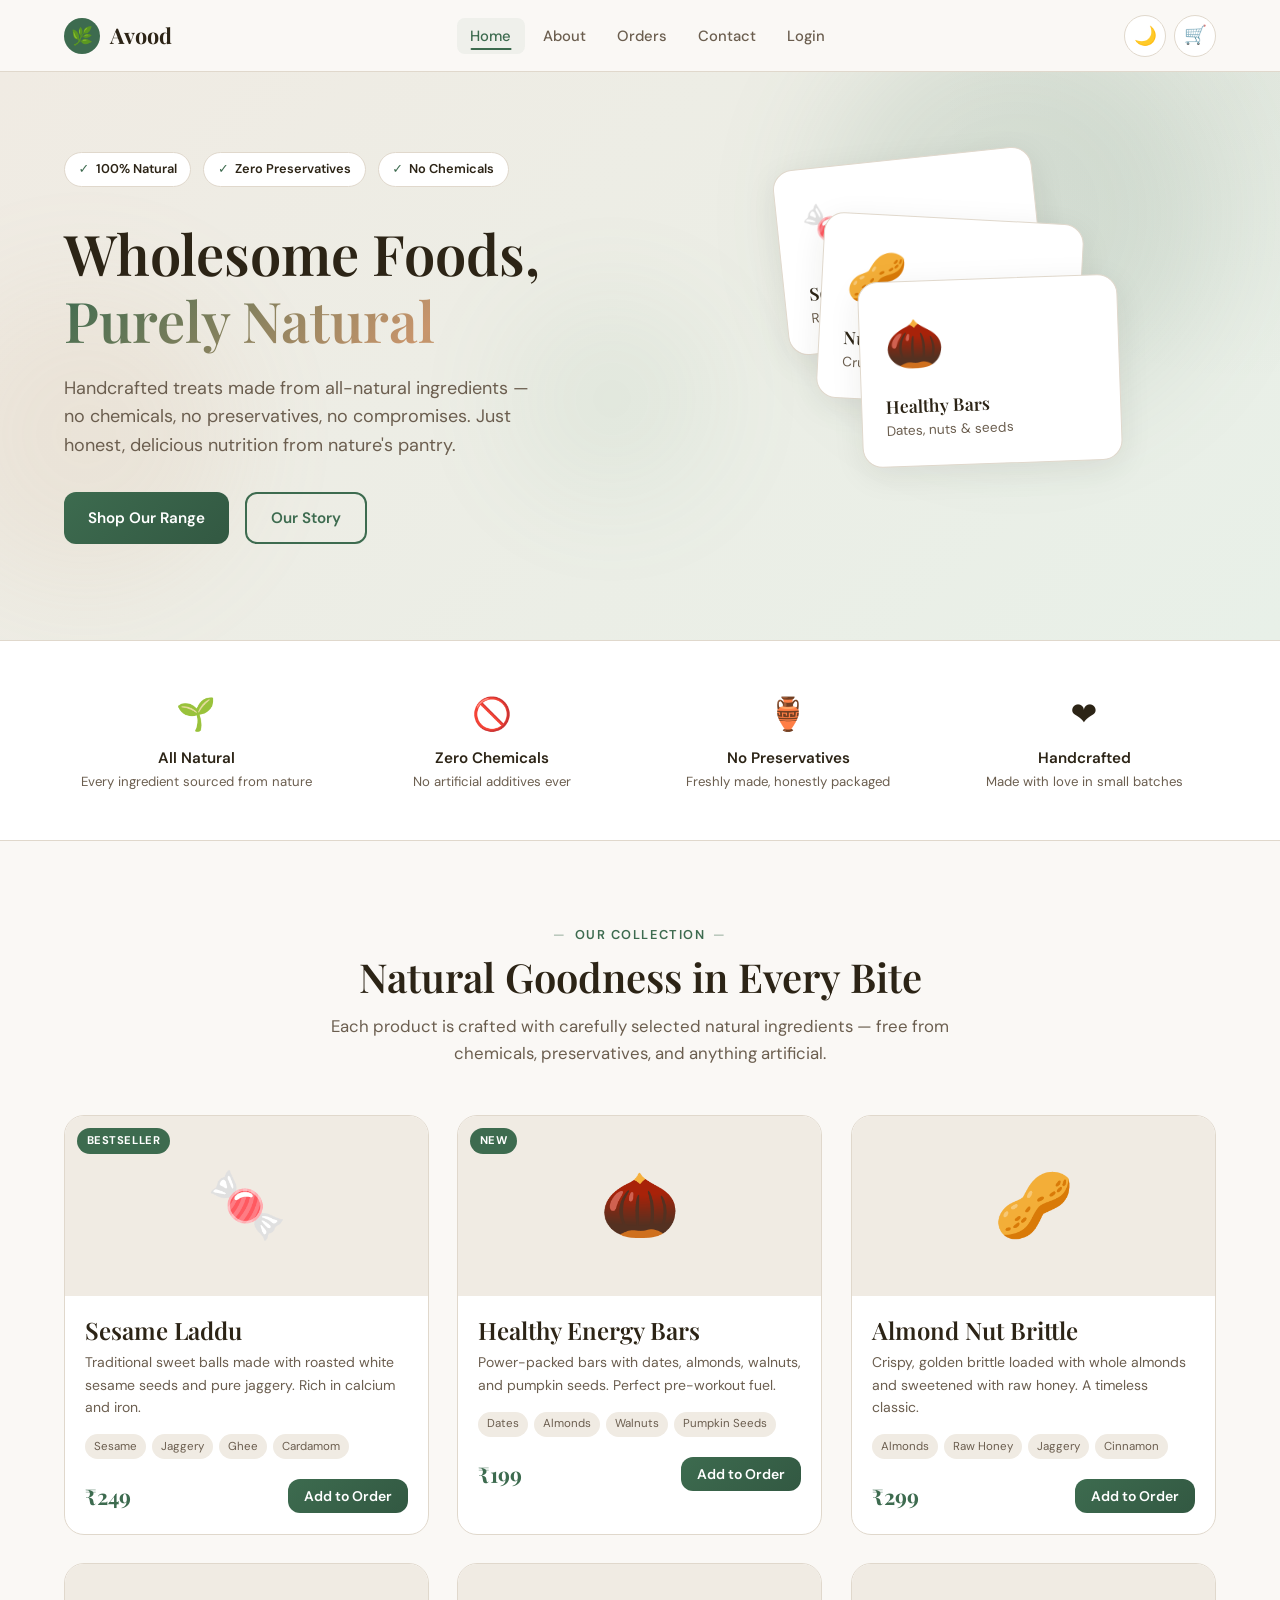
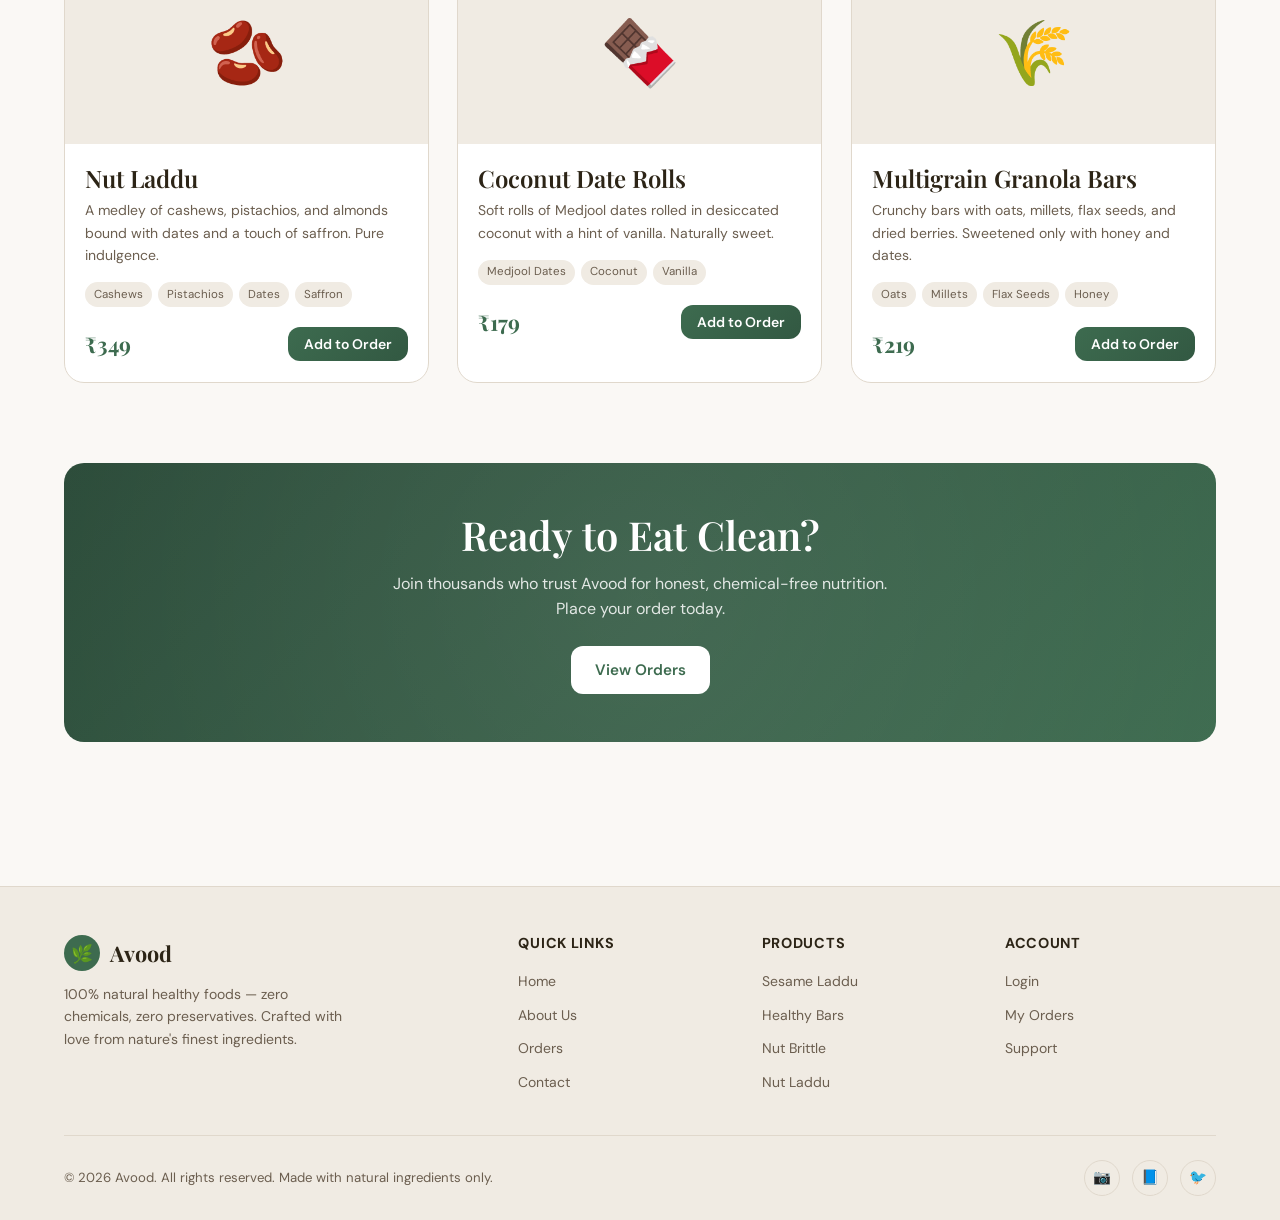
==== index.html @ fbc6ceb8 "Initial commit: Healthy Foods web application" ====
<!DOCTYPE html>
<html lang="en">
<head>
  <meta charset="UTF-8">
  <meta name="viewport" content="width=device-width, initial-scale=1.0">
  <meta name="description" content="Avood – 100% natural healthy foods with zero chemicals, preservatives, or artificial ingredients. Sesame laddu, nut brittle, healthy bars & more.">
  <title>Avood – Natural Healthy Foods</title>
  <link rel="preconnect" href="https://fonts.googleapis.com">
  <link rel="preconnect" href="https://fonts.gstatic.com" crossorigin>
  <link href="https://fonts.googleapis.com/css2?family=DM+Sans:ital,opsz,wght@0,9..40,400;0,9..40,500;0,9..40,600;0,9..40,700;1,9..40,400&family=Playfair+Display:wght@600;700&display=swap" rel="stylesheet">
  <link rel="stylesheet" href="css/style.css">
  <link rel="stylesheet" href="css/effects.css">
  <script src="js/theme.js"></script>
</head>
<body>

  <!-- Fixed Navbar -->
  <nav class="navbar" role="navigation" aria-label="Main navigation">
    <div class="navbar-inner">
      <a href="index.html" class="navbar-brand">
        <span class="brand-icon">🌿</span>
        Avood
      </a>
      <ul class="navbar-nav">
        <li><a href="index.html" class="nav-link">Home</a></li>
        <li><a href="about.html" class="nav-link">About</a></li>
        <li><a href="orders.html" class="nav-link">Orders</a></li>
        <li><a href="contact.html" class="nav-link">Contact</a></li>
        <li><a href="login.html" class="nav-link">Login</a></li>
      </ul>
      <div class="navbar-actions">
        <button class="theme-toggle" aria-label="Toggle theme">🌙</button>
        <a href="cart.html" class="cart-btn" id="cart-nav-btn" aria-label="View cart">
          🛒
          <span class="cart-badge" id="cart-badge">0</span>
        </a>
        <button class="mobile-menu-btn" aria-label="Open menu" aria-expanded="false">☰</button>
      </div>
    </div>
  </nav>

  <!-- Hero -->
  <section class="hero">
    <div class="hero-blob hero-blob-1"></div>
    <div class="hero-blob hero-blob-2"></div>
    <div class="hero-blob hero-blob-3"></div>
    <div class="container hero-grid">
      <div class="hero-content">
        <div class="hero-badges">
          <span class="badge"><span class="badge-icon">✓</span> 100% Natural</span>
          <span class="badge"><span class="badge-icon">✓</span> Zero Preservatives</span>
          <span class="badge"><span class="badge-icon">✓</span> No Chemicals</span>
        </div>
        <h1>Wholesome Foods, <span>Purely Natural</span></h1>
        <p>Handcrafted treats made from all-natural ingredients — no chemicals, no preservatives, no compromises. Just honest, delicious nutrition from nature's pantry.</p>
        <div class="hero-actions">
          <a href="#products" class="btn btn-primary">Shop Our Range</a>
          <a href="about.html" class="btn btn-outline">Our Story</a>
        </div>
      </div>
      <div class="hero-visual">
        <div class="hero-card-stack">
          <div class="hero-product-card">
            <div class="product-emoji">🍬</div>
            <h3>Sesame Laddu</h3>
            <p>Roasted sesame & jaggery</p>
          </div>
          <div class="hero-product-card">
            <div class="product-emoji">🥜</div>
            <h3>Nut Brittle</h3>
            <p>Crunchy almond & honey</p>
          </div>
          <div class="hero-product-card">
            <div class="product-emoji">🌰</div>
            <h3>Healthy Bars</h3>
            <p>Dates, nuts & seeds</p>
          </div>
        </div>
      </div>
    </div>
  </section>

  <!-- Features Strip -->
  <div class="features-strip">
    <div class="container features-grid">
      <div class="feature-item">
        <div class="feature-icon">🌱</div>
        <h4>All Natural</h4>
        <p>Every ingredient sourced from nature</p>
      </div>
      <div class="feature-item">
        <div class="feature-icon">🚫</div>
        <h4>Zero Chemicals</h4>
        <p>No artificial additives ever</p>
      </div>
      <div class="feature-item">
        <div class="feature-icon">🏺</div>
        <h4>No Preservatives</h4>
        <p>Freshly made, honestly packaged</p>
      </div>
      <div class="feature-item">
        <div class="feature-icon">❤️</div>
        <h4>Handcrafted</h4>
        <p>Made with love in small batches</p>
      </div>
    </div>
  </div>

  <!-- Products -->
  <section class="section" id="products">
    <div class="container">
      <div class="section-header">
        <span class="section-label">Our Collection</span>
        <h2>Natural Goodness in Every Bite</h2>
        <p>Each product is crafted with carefully selected natural ingredients — free from chemicals, preservatives, and anything artificial.</p>
      </div>
      <div class="products-grid">

        <article class="product-card">
          <div class="product-image">
            <span class="product-tag">Bestseller</span>
            🍬
          </div>
          <div class="product-body">
            <h3>Sesame Laddu</h3>
            <p>Traditional sweet balls made with roasted white sesame seeds and pure jaggery. Rich in calcium and iron.</p>
            <div class="product-ingredients">
              <span class="ingredient-tag">Sesame</span>
              <span class="ingredient-tag">Jaggery</span>
              <span class="ingredient-tag">Ghee</span>
              <span class="ingredient-tag">Cardamom</span>
            </div>
            <div class="product-footer">
              <span class="product-price">₹249</span>
              <button class="btn btn-primary btn-sm" data-add-cart="Sesame Laddu">Add to Order</button>
            </div>
          </div>
        </article>

        <article class="product-card">
          <div class="product-image">
            <span class="product-tag">New</span>
            🌰
          </div>
          <div class="product-body">
            <h3>Healthy Energy Bars</h3>
            <p>Power-packed bars with dates, almonds, walnuts, and pumpkin seeds. Perfect pre-workout fuel.</p>
            <div class="product-ingredients">
              <span class="ingredient-tag">Dates</span>
              <span class="ingredient-tag">Almonds</span>
              <span class="ingredient-tag">Walnuts</span>
              <span class="ingredient-tag">Pumpkin Seeds</span>
            </div>
            <div class="product-footer">
              <span class="product-price">₹199</span>
              <button class="btn btn-primary btn-sm" data-add-cart="Healthy Energy Bars">Add to Order</button>
            </div>
          </div>
        </article>

        <article class="product-card">
          <div class="product-image">🥜</div>
          <div class="product-body">
            <h3>Almond Nut Brittle</h3>
            <p>Crispy, golden brittle loaded with whole almonds and sweetened with raw honey. A timeless classic.</p>
            <div class="product-ingredients">
              <span class="ingredient-tag">Almonds</span>
              <span class="ingredient-tag">Raw Honey</span>
              <span class="ingredient-tag">Jaggery</span>
              <span class="ingredient-tag">Cinnamon</span>
            </div>
            <div class="product-footer">
              <span class="product-price">₹299</span>
              <button class="btn btn-primary btn-sm" data-add-cart="Almond Nut Brittle">Add to Order</button>
            </div>
          </div>
        </article>

        <article class="product-card">
          <div class="product-image">🫘</div>
          <div class="product-body">
            <h3>Nut Laddu</h3>
            <p>A medley of cashews, pistachios, and almonds bound with dates and a touch of saffron. Pure indulgence.</p>
            <div class="product-ingredients">
              <span class="ingredient-tag">Cashews</span>
              <span class="ingredient-tag">Pistachios</span>
              <span class="ingredient-tag">Dates</span>
              <span class="ingredient-tag">Saffron</span>
            </div>
            <div class="product-footer">
              <span class="product-price">₹349</span>
              <button class="btn btn-primary btn-sm" data-add-cart="Nut Laddu">Add to Order</button>
            </div>
          </div>
        </article>

        <article class="product-card">
          <div class="product-image">🍫</div>
          <div class="product-body">
            <h3>Coconut Date Rolls</h3>
            <p>Soft rolls of Medjool dates rolled in desiccated coconut with a hint of vanilla. Naturally sweet.</p>
            <div class="product-ingredients">
              <span class="ingredient-tag">Medjool Dates</span>
              <span class="ingredient-tag">Coconut</span>
              <span class="ingredient-tag">Vanilla</span>
            </div>
            <div class="product-footer">
              <span class="product-price">₹179</span>
              <button class="btn btn-primary btn-sm" data-add-cart="Coconut Date Rolls">Add to Order</button>
            </div>
          </div>
        </article>

        <article class="product-card">
          <div class="product-image">🌾</div>
          <div class="product-body">
            <h3>Multigrain Granola Bars</h3>
            <p>Crunchy bars with oats, millets, flax seeds, and dried berries. Sweetened only with honey and dates.</p>
            <div class="product-ingredients">
              <span class="ingredient-tag">Oats</span>
              <span class="ingredient-tag">Millets</span>
              <span class="ingredient-tag">Flax Seeds</span>
              <span class="ingredient-tag">Honey</span>
            </div>
            <div class="product-footer">
              <span class="product-price">₹219</span>
              <button class="btn btn-primary btn-sm" data-add-cart="Multigrain Granola Bars">Add to Order</button>
            </div>
          </div>
        </article>

      </div>
    </div>
  </section>

  <!-- CTA -->
  <section class="section" style="padding-top: 0;">
    <div class="cta-banner">
      <h2>Ready to Eat Clean?</h2>
      <p>Join thousands who trust Avood for honest, chemical-free nutrition. Place your order today.</p>
      <a href="orders.html" class="btn">View Orders</a>
    </div>
  </section>

  <!-- Footer -->
  <footer class="footer">
    <div class="container">
      <div class="footer-grid">
        <div class="footer-brand">
          <a href="index.html" class="navbar-brand">
            <span class="brand-icon">🌿</span>
            Avood
          </a>
          <p>100% natural healthy foods — zero chemicals, zero preservatives. Crafted with love from nature's finest ingredients.</p>
        </div>
        <div class="footer-col">
          <h4>Quick Links</h4>
          <ul>
            <li><a href="index.html">Home</a></li>
            <li><a href="about.html">About Us</a></li>
            <li><a href="orders.html">Orders</a></li>
            <li><a href="contact.html">Contact</a></li>
          </ul>
        </div>
        <div class="footer-col">
          <h4>Products</h4>
          <ul>
            <li><a href="#products">Sesame Laddu</a></li>
            <li><a href="#products">Healthy Bars</a></li>
            <li><a href="#products">Nut Brittle</a></li>
            <li><a href="#products">Nut Laddu</a></li>
          </ul>
        </div>
        <div class="footer-col">
          <h4>Account</h4>
          <ul>
            <li><a href="login.html">Login</a></li>
            <li><a href="orders.html">My Orders</a></li>
            <li><a href="contact.html">Support</a></li>
          </ul>
        </div>
      </div>
      <div class="footer-bottom">
        <p>&copy; 2026 Avood. All rights reserved. Made with natural ingredients only.</p>
        <div class="footer-social">
          <a href="#" aria-label="Instagram">📷</a>
          <a href="#" aria-label="Facebook">📘</a>
          <a href="#" aria-label="Twitter">🐦</a>
        </div>
      </div>
    </div>
  </footer>

  <script src="js/main.js"></script>
  <script src="js/effects.js"></script>
</body>
</html>
---- css/style.css ----
/* ===== CSS Variables – Light & Dark Themes ===== */
:root {
  --color-bg: #faf8f5;
  --color-bg-alt: #f0ebe3;
  --color-surface: #ffffff;
  --color-text: #2c2416;
  --color-text-muted: #6b5e4f;
  --color-primary: #3d6b4f;
  --color-primary-light: #5a9a72;
  --color-primary-dark: #2a4a38;
  --color-accent: #c8956c;
  --color-accent-light: #e8b896;
  --color-border: #e0d8cc;
  --color-shadow: rgba(44, 36, 22, 0.08);
  --color-overlay: rgba(44, 36, 22, 0.5);
  --color-success: #4a8c6a;
  --color-error: #c45c4a;
  --navbar-bg: rgba(250, 248, 245, 0.92);
  --hero-gradient: linear-gradient(135deg, #f0ebe3 0%, #e8f0e8 50%, #faf8f5 100%);
  --card-hover: rgba(61, 107, 79, 0.06);
  --input-bg: #ffffff;
  --font-display: 'Playfair Display', Georgia, serif;
  --font-body: 'DM Sans', system-ui, sans-serif;
  --navbar-height: 72px;
  --radius: 12px;
  --radius-lg: 20px;
  --transition: 0.3s cubic-bezier(0.4, 0, 0.2, 1);
}

[data-theme="dark"] {
  --color-bg: #050c1a;
  --color-bg-alt: #0a1628;
  --color-surface: #0d1e35;
  --color-text: #e8ecf4;
  --color-text-muted: #8fa0be;
  --color-primary: #6db88a;
  --color-primary-light: #8fd4a8;
  --color-primary-dark: #4a8c6a;
  --color-accent: #d4a574;
  --color-accent-light: #e8c49a;
  --color-border: #1a2d4a;
  --color-shadow: rgba(0, 0, 20, 0.5);
  --color-overlay: rgba(5, 12, 26, 0.75);
  --color-success: #6db88a;
  --color-error: #e07a6a;
  --navbar-bg: rgba(5, 12, 26, 0.88);
  --hero-gradient: linear-gradient(160deg, #0a1628 0%, #0d1e35 50%, #050c1a 100%);
  --card-hover: rgba(109, 184, 138, 0.08);
  --input-bg: #0a1628;
}

/* ===== Night Sky Canvas ===== */
#night-sky-canvas {
  position: fixed;
  top: 0;
  left: 0;
  width: 100%;
  height: 100%;
  pointer-events: none;
  z-index: 0;
  opacity: 0;
  transition: opacity 1.2s ease;
}

[data-theme="dark"] #night-sky-canvas {
  opacity: 1;
}

/* ===== Reset & Base ===== */
*,
*::before,
*::after {
  box-sizing: border-box;
  margin: 0;
  padding: 0;
}

html {
  scroll-behavior: smooth;
}

body {
  font-family: var(--font-body);
  background-color: var(--color-bg);
  color: var(--color-text);
  line-height: 1.6;
  transition: background-color var(--transition), color var(--transition);
  min-height: 100vh;
  padding-top: var(--navbar-height);
}

img {
  max-width: 100%;
  display: block;
}

a {
  color: var(--color-primary);
  text-decoration: none;
  transition: color var(--transition);
}

a:hover {
  color: var(--color-primary-light);
}

ul {
  list-style: none;
}

/* ===== Typography ===== */
h1, h2, h3, h4 {
  font-family: var(--font-display);
  line-height: 1.2;
  font-weight: 600;
}

h1 { font-size: clamp(2.2rem, 5vw, 3.5rem); }
h2 { font-size: clamp(1.8rem, 3.5vw, 2.5rem); }
h3 { font-size: clamp(1.2rem, 2vw, 1.5rem); }

p {
  color: var(--color-text-muted);
}

/* ===== Fixed Navbar ===== */
.navbar {
  position: fixed;
  top: 0;
  left: 0;
  right: 0;
  height: var(--navbar-height);
  background: var(--navbar-bg);
  backdrop-filter: blur(12px);
  -webkit-backdrop-filter: blur(12px);
  border-bottom: 1px solid var(--color-border);
  z-index: 1000;
  transition: background var(--transition), border-color var(--transition);
}

.navbar-inner {
  max-width: 1200px;
  margin: 0 auto;
  padding: 0 1.5rem;
  height: 100%;
  display: flex;
  align-items: center;
  justify-content: space-between;
  gap: 1rem;
}

.navbar-brand {
  display: flex;
  align-items: center;
  gap: 0.6rem;
  font-family: var(--font-display);
  font-size: 1.35rem;
  font-weight: 700;
  color: var(--color-text);
  white-space: nowrap;
}

.navbar-brand:hover {
  color: var(--color-primary);
}

.brand-icon {
  width: 36px;
  height: 36px;
  background: var(--color-primary);
  border-radius: 50%;
  display: flex;
  align-items: center;
  justify-content: center;
  font-size: 1.1rem;
  flex-shrink: 0;
  transition: transform 0.4s cubic-bezier(0.4, 0, 0.2, 1);
}

.navbar-brand:hover .brand-icon {
  transform: rotate(-12deg) scale(1.1);
}

.navbar-nav {
  display: flex;
  align-items: center;
  gap: 0.25rem;
}

.nav-link {
  padding: 0.5rem 0.85rem;
  border-radius: 8px;
  color: var(--color-text-muted);
  font-size: 0.925rem;
  font-weight: 500;
  transition: all var(--transition);
}

.nav-link:hover,
.nav-link.active {
  color: var(--color-primary);
  background: var(--card-hover);
}

.navbar-actions {
  display: flex;
  align-items: center;
  gap: 0.5rem;
}

.theme-toggle {
  width: 42px;
  height: 42px;
  border: 1px solid var(--color-border);
  border-radius: 50%;
  background: var(--color-surface);
  cursor: pointer;
  display: flex;
  align-items: center;
  justify-content: center;
  font-size: 1.15rem;
  transition: all var(--transition);
  color: var(--color-text);
}

.theme-toggle:hover {
  border-color: var(--color-primary);
  background: var(--card-hover);
}

/* ===== Cart Button ===== */
.cart-btn {
  position: relative;
  width: 42px;
  height: 42px;
  border: 1px solid var(--color-border);
  border-radius: 50%;
  background: var(--color-surface);
  cursor: pointer;
  display: flex;
  align-items: center;
  justify-content: center;
  font-size: 1.15rem;
  transition: all var(--transition);
  color: var(--color-text);
  text-decoration: none;
  flex-shrink: 0;
}

.cart-btn:hover {
  border-color: var(--color-primary);
  background: var(--card-hover);
  color: var(--color-primary);
  transform: scale(1.05);
}

.cart-badge {
  position: absolute;
  top: -4px;
  right: -4px;
  min-width: 18px;
  height: 18px;
  background: var(--color-accent);
  color: #fff;
  font-size: 0.65rem;
  font-weight: 700;
  border-radius: 50px;
  display: flex;
  align-items: center;
  justify-content: center;
  padding: 0 4px;
  line-height: 1;
  border: 2px solid var(--color-bg);
  transition: all var(--transition);
  transform: scale(0);
}

.cart-badge.has-items {
  transform: scale(1);
}

.mobile-menu-btn {
  display: none;
  width: 42px;
  height: 42px;
  border: 1px solid var(--color-border);
  border-radius: 8px;
  background: var(--color-surface);
  cursor: pointer;
  font-size: 1.25rem;
  color: var(--color-text);
  align-items: center;
  justify-content: center;
}

/* ===== Buttons ===== */
.btn {
  display: inline-flex;
  align-items: center;
  justify-content: center;
  gap: 0.5rem;
  padding: 0.75rem 1.5rem;
  border-radius: var(--radius);
  font-family: var(--font-body);
  font-size: 0.95rem;
  font-weight: 600;
  cursor: pointer;
  border: none;
  transition: all var(--transition);
  text-decoration: none;
}

.btn-primary {
  background: var(--color-primary);
  color: #fff;
}

.btn-primary:hover {
  background: var(--color-primary-dark);
  color: #fff;
  transform: translateY(-1px);
  box-shadow: 0 4px 16px var(--color-shadow);
}

.btn-outline {
  background: transparent;
  color: var(--color-primary);
  border: 2px solid var(--color-primary);
}

.btn-outline:hover {
  background: var(--color-primary);
  color: #fff;
}

.btn-accent {
  background: var(--color-accent);
  color: #fff;
}

.btn-accent:hover {
  background: var(--color-accent-light);
  color: var(--color-text);
}

.btn-sm {
  padding: 0.5rem 1rem;
  font-size: 0.875rem;
}

.btn-block {
  width: 100%;
}

/* ===== Layout ===== */
.container {
  max-width: 1200px;
  margin: 0 auto;
  padding: 0 1.5rem;
}

.section {
  padding: 5rem 0;
}

.section-header {
  text-align: center;
  max-width: 640px;
  margin: 0 auto 3rem;
}

.section-header p {
  margin-top: 0.75rem;
  font-size: 1.05rem;
}

.section-label {
  display: inline-block;
  font-size: 0.8rem;
  font-weight: 600;
  text-transform: uppercase;
  letter-spacing: 0.12em;
  color: var(--color-primary);
  margin-bottom: 0.5rem;
}

/* ===== Hero ===== */
.hero {
  background: var(--hero-gradient);
  padding: 5rem 0 6rem;
  position: relative;
  overflow: hidden;
}

.hero::before {
  content: '';
  position: absolute;
  top: -50%;
  right: -20%;
  width: 600px;
  height: 600px;
  background: radial-gradient(circle, var(--color-primary) 0%, transparent 70%);
  opacity: 0.06;
  border-radius: 50%;
}

.hero-grid {
  display: grid;
  grid-template-columns: 1fr 1fr;
  gap: 3rem;
  align-items: center;
}

.hero-content h1 {
  margin-bottom: 1.25rem;
}

.hero-content h1 span {
  color: var(--color-primary);
}

.hero-content p {
  font-size: 1.125rem;
  margin-bottom: 2rem;
  max-width: 480px;
}

.hero-badges {
  display: flex;
  flex-wrap: wrap;
  gap: 0.75rem;
  margin-bottom: 2rem;
}

.badge {
  display: inline-flex;
  align-items: center;
  gap: 0.4rem;
  padding: 0.4rem 0.85rem;
  background: var(--color-surface);
  border: 1px solid var(--color-border);
  border-radius: 50px;
  font-size: 0.8rem;
  font-weight: 600;
  color: var(--color-text);
}

.badge-icon {
  color: var(--color-primary);
}

.hero-actions {
  display: flex;
  gap: 1rem;
  flex-wrap: wrap;
}

.hero-visual {
  display: flex;
  justify-content: center;
  align-items: center;
}

.hero-card-stack {
  position: relative;
  width: 320px;
  height: 380px;
}

.hero-product-card {
  position: absolute;
  width: 260px;
  background: var(--color-surface);
  border-radius: var(--radius-lg);
  padding: 1.5rem;
  box-shadow: 0 8px 32px var(--color-shadow);
  border: 1px solid var(--color-border);
  transition: transform var(--transition);
}

.hero-product-card:nth-child(1) {
  top: 0;
  left: 0;
  transform: rotate(-6deg);
  z-index: 1;
}

.hero-product-card:nth-child(2) {
  top: 60px;
  left: 40px;
  transform: rotate(3deg);
  z-index: 2;
}

.hero-product-card:nth-child(3) {
  top: 120px;
  left: 80px;
  transform: rotate(-2deg);
  z-index: 3;
}

.product-emoji {
  font-size: 3rem;
  margin-bottom: 0.75rem;
}

.hero-product-card h3 {
  font-size: 1.1rem;
  margin-bottom: 0.25rem;
}

.hero-product-card p {
  font-size: 0.85rem;
}

/* ===== Features Strip ===== */
.features-strip {
  background: var(--color-surface);
  border-top: 1px solid var(--color-border);
  border-bottom: 1px solid var(--color-border);
  padding: 2rem 0;
}

.features-grid {
  display: grid;
  grid-template-columns: repeat(4, 1fr);
  gap: 2rem;
}

.feature-item {
  text-align: center;
}

.feature-icon {
  font-size: 2rem;
  margin-bottom: 0.5rem;
}

.feature-item h4 {
  font-family: var(--font-body);
  font-size: 0.95rem;
  font-weight: 600;
  margin-bottom: 0.25rem;
}

.feature-item p {
  font-size: 0.825rem;
}

/* ===== Products Grid ===== */
.products-grid {
  display: grid;
  grid-template-columns: repeat(auto-fill, minmax(280px, 1fr));
  gap: 1.75rem;
}

.product-card {
  background: var(--color-surface);
  border: 1px solid var(--color-border);
  border-radius: var(--radius-lg);
  overflow: hidden;
  transition: all var(--transition);
}

.product-card:hover {
  transform: translateY(-4px);
  box-shadow: 0 12px 40px var(--color-shadow);
  border-color: var(--color-primary);
}

.product-image {
  height: 180px;
  background: var(--color-bg-alt);
  display: flex;
  align-items: center;
  justify-content: center;
  font-size: 4rem;
  position: relative;
}

.product-tag {
  position: absolute;
  top: 0.75rem;
  left: 0.75rem;
  background: var(--color-primary);
  color: #fff;
  font-size: 0.7rem;
  font-weight: 700;
  text-transform: uppercase;
  letter-spacing: 0.05em;
  padding: 0.25rem 0.6rem;
  border-radius: 50px;
}

.product-body {
  padding: 1.25rem;
}

.product-body h3 {
  margin-bottom: 0.4rem;
}

.product-body p {
  font-size: 0.875rem;
  margin-bottom: 1rem;
}

.product-ingredients {
  display: flex;
  flex-wrap: wrap;
  gap: 0.4rem;
  margin-bottom: 1.25rem;
}

.ingredient-tag {
  font-size: 0.72rem;
  padding: 0.2rem 0.55rem;
  background: var(--color-bg-alt);
  border-radius: 50px;
  color: var(--color-text-muted);
}

.product-footer {
  display: flex;
  align-items: center;
  justify-content: space-between;
}

.product-price {
  font-family: var(--font-display);
  font-size: 1.35rem;
  font-weight: 700;
  color: var(--color-primary);
}

/* ===== About Page ===== */
.about-grid {
  display: grid;
  grid-template-columns: 1fr 1fr;
  gap: 4rem;
  align-items: center;
}

.about-image-block {
  background: var(--hero-gradient);
  border-radius: var(--radius-lg);
  padding: 3rem;
  text-align: center;
  border: 1px solid var(--color-border);
}

.about-big-icon {
  font-size: 6rem;
  margin-bottom: 1rem;
}

.values-grid {
  display: grid;
  grid-template-columns: repeat(3, 1fr);
  gap: 1.5rem;
  margin-top: 3rem;
}

.value-card {
  background: var(--color-surface);
  border: 1px solid var(--color-border);
  border-radius: var(--radius);
  padding: 1.75rem;
  text-align: center;
  transition: all var(--transition);
}

.value-card:hover {
  border-color: var(--color-primary);
  transform: translateY(-2px);
}

.value-icon {
  font-size: 2.5rem;
  margin-bottom: 0.75rem;
}

.value-card h3 {
  margin-bottom: 0.5rem;
  font-size: 1.1rem;
}

.value-card p {
  font-size: 0.875rem;
}

/* ===== Contact Page ===== */
.contact-grid {
  display: grid;
  grid-template-columns: 1fr 1.2fr;
  gap: 3rem;
}

.contact-info-card {
  background: var(--color-surface);
  border: 1px solid var(--color-border);
  border-radius: var(--radius-lg);
  padding: 2rem;
}

.contact-item {
  display: flex;
  gap: 1rem;
  margin-bottom: 1.5rem;
}

.contact-item-icon {
  width: 44px;
  height: 44px;
  background: var(--color-bg-alt);
  border-radius: 50%;
  display: flex;
  align-items: center;
  justify-content: center;
  font-size: 1.1rem;
  flex-shrink: 0;
}

.contact-item h4 {
  font-family: var(--font-body);
  font-size: 0.9rem;
  font-weight: 600;
  margin-bottom: 0.15rem;
}

.contact-item p {
  font-size: 0.875rem;
}

/* ===== Forms ===== */
.form-card {
  background: var(--color-surface);
  border: 1px solid var(--color-border);
  border-radius: var(--radius-lg);
  padding: 2rem;
}

.form-group {
  margin-bottom: 1.25rem;
}

.form-group label {
  display: block;
  font-size: 0.875rem;
  font-weight: 600;
  margin-bottom: 0.4rem;
  color: var(--color-text);
}

.form-group input,
.form-group textarea,
.form-group select {
  width: 100%;
  padding: 0.75rem 1rem;
  border: 1px solid var(--color-border);
  border-radius: 8px;
  background: var(--input-bg);
  color: var(--color-text);
  font-family: var(--font-body);
  font-size: 0.95rem;
  transition: border-color var(--transition);
}

.form-group input:focus,
.form-group textarea:focus,
.form-group select:focus {
  outline: none;
  border-color: var(--color-primary);
  box-shadow: 0 0 0 3px rgba(61, 107, 79, 0.15);
}

.form-group textarea {
  resize: vertical;
  min-height: 120px;
}

.form-row {
  display: grid;
  grid-template-columns: 1fr 1fr;
  gap: 1rem;
}

.form-divider {
  display: flex;
  align-items: center;
  gap: 1rem;
  margin: 1.5rem 0;
  color: var(--color-text-muted);
  font-size: 0.85rem;
}

.form-divider::before,
.form-divider::after {
  content: '';
  flex: 1;
  height: 1px;
  background: var(--color-border);
}

/* ===== Login Page ===== */
.auth-wrapper {
  min-height: calc(100vh - var(--navbar-height) - 4rem);
  display: flex;
  align-items: center;
  justify-content: center;
  padding: 2rem 1.5rem;
}

.auth-card {
  width: 100%;
  max-width: 440px;
  background: var(--color-surface);
  border: 1px solid var(--color-border);
  border-radius: var(--radius-lg);
  padding: 2.5rem;
  box-shadow: 0 8px 32px var(--color-shadow);
}

.auth-header {
  text-align: center;
  margin-bottom: 2rem;
}

.auth-header h1 {
  font-size: 1.75rem;
  margin-bottom: 0.5rem;
}

.auth-header p {
  font-size: 0.925rem;
}

.auth-footer {
  text-align: center;
  margin-top: 1.5rem;
  font-size: 0.875rem;
  color: var(--color-text-muted);
}

.social-login {
  display: grid;
  grid-template-columns: 1fr 1fr;
  gap: 0.75rem;
}

.social-btn {
  display: flex;
  align-items: center;
  justify-content: center;
  gap: 0.5rem;
  padding: 0.65rem;
  border: 1px solid var(--color-border);
  border-radius: 8px;
  background: var(--color-bg);
  cursor: pointer;
  font-size: 0.875rem;
  font-weight: 500;
  color: var(--color-text);
  transition: all var(--transition);
}

.social-btn:hover {
  border-color: var(--color-primary);
  background: var(--card-hover);
}

/* ===== Orders Page ===== */
.page-header {
  background: var(--hero-gradient);
  padding: 3rem 0;
  border-bottom: 1px solid var(--color-border);
  text-align: center;
}

.page-header h1 {
  margin-bottom: 0.5rem;
}

.orders-empty {
  text-align: center;
  padding: 4rem 2rem;
}

.orders-empty-icon {
  font-size: 4rem;
  margin-bottom: 1rem;
}

.orders-empty h2 {
  margin-bottom: 0.5rem;
}

.orders-empty p {
  margin-bottom: 1.5rem;
}

.order-card {
  background: var(--color-surface);
  border: 1px solid var(--color-border);
  border-radius: var(--radius);
  padding: 1.5rem;
  margin-bottom: 1rem;
  transition: all var(--transition);
}

.order-card:hover {
  border-color: var(--color-primary);
}

.order-header {
  display: flex;
  justify-content: space-between;
  align-items: flex-start;
  margin-bottom: 1rem;
  flex-wrap: wrap;
  gap: 0.5rem;
}

.order-id {
  font-weight: 700;
  font-size: 0.95rem;
}

.order-status {
  display: inline-block;
  padding: 0.25rem 0.75rem;
  border-radius: 50px;
  font-size: 0.75rem;
  font-weight: 700;
  text-transform: uppercase;
  letter-spacing: 0.05em;
}

.status-delivered {
  background: rgba(74, 140, 106, 0.15);
  color: var(--color-success);
}

.status-processing {
  background: rgba(200, 149, 108, 0.15);
  color: var(--color-accent);
}

.status-shipped {
  background: rgba(61, 107, 79, 0.15);
  color: var(--color-primary);
}

.order-items {
  border-top: 1px solid var(--color-border);
  padding-top: 1rem;
}

.order-item {
  display: flex;
  justify-content: space-between;
  align-items: center;
  padding: 0.4rem 0;
  font-size: 0.9rem;
}

.order-item-name {
  color: var(--color-text);
}

.order-item-qty {
  color: var(--color-text-muted);
  font-size: 0.825rem;
}

.order-total {
  display: flex;
  justify-content: space-between;
  border-top: 1px solid var(--color-border);
  padding-top: 0.75rem;
  margin-top: 0.5rem;
  font-weight: 700;
}

/* ===== CTA Banner ===== */
.cta-banner {
  background: var(--color-primary);
  color: #fff;
  border-radius: var(--radius-lg);
  padding: 3rem;
  text-align: center;
  margin: 0 1.5rem;
  max-width: calc(1200px - 3rem);
  margin-left: auto;
  margin-right: auto;
}

.cta-banner h2 {
  color: #fff;
  margin-bottom: 0.75rem;
}

.cta-banner p {
  color: rgba(255, 255, 255, 0.85);
  margin-bottom: 1.5rem;
  max-width: 500px;
  margin-left: auto;
  margin-right: auto;
}

.cta-banner .btn {
  background: #fff;
  color: var(--color-primary);
}

.cta-banner .btn:hover {
  background: var(--color-bg);
  color: var(--color-primary-dark);
}

/* ===== Footer ===== */
.footer {
  background: var(--color-bg-alt);
  border-top: 1px solid var(--color-border);
  padding: 3rem 0 1.5rem;
  margin-top: 4rem;
}

.footer-grid {
  display: grid;
  grid-template-columns: 2fr 1fr 1fr 1fr;
  gap: 2rem;
  margin-bottom: 2rem;
}

.footer-brand p {
  margin-top: 0.75rem;
  font-size: 0.875rem;
  max-width: 280px;
}

.footer-col h4 {
  font-family: var(--font-body);
  font-size: 0.9rem;
  font-weight: 700;
  margin-bottom: 1rem;
  text-transform: uppercase;
  letter-spacing: 0.05em;
}

.footer-col ul li {
  margin-bottom: 0.5rem;
}

.footer-col ul li a {
  color: var(--color-text-muted);
  font-size: 0.875rem;
}

.footer-col ul li a:hover {
  color: var(--color-primary);
}

.footer-bottom {
  border-top: 1px solid var(--color-border);
  padding-top: 1.5rem;
  display: flex;
  justify-content: space-between;
  align-items: center;
  flex-wrap: wrap;
  gap: 1rem;
}

.footer-bottom p {
  font-size: 0.825rem;
}

.footer-social {
  display: flex;
  gap: 0.75rem;
}

.footer-social a {
  width: 36px;
  height: 36px;
  border: 1px solid var(--color-border);
  border-radius: 50%;
  display: flex;
  align-items: center;
  justify-content: center;
  font-size: 0.9rem;
  color: var(--color-text-muted);
  transition: all var(--transition);
}

.footer-social a:hover {
  border-color: var(--color-primary);
  color: var(--color-primary);
  background: var(--card-hover);
}

/* ===== Toast ===== */
.toast {
  position: fixed;
  bottom: 2rem;
  right: 2rem;
  background: var(--color-surface);
  border: 1px solid var(--color-border);
  border-left: 4px solid var(--color-success);
  border-radius: var(--radius);
  padding: 1rem 1.5rem;
  box-shadow: 0 8px 32px var(--color-shadow);
  z-index: 2000;
  transform: translateY(120%);
  opacity: 0;
  transition: all var(--transition);
  max-width: 360px;
}

.toast.show {
  transform: translateY(0);
  opacity: 1;
}

.toast-title {
  font-weight: 700;
  font-size: 0.925rem;
  margin-bottom: 0.15rem;
}

.toast-message {
  font-size: 0.825rem;
  color: var(--color-text-muted);
}

/* ===== Responsive ===== */
@media (max-width: 992px) {
  .hero-grid,
  .about-grid,
  .contact-grid {
    grid-template-columns: 1fr;
    gap: 2rem;
  }

  .hero-visual {
    order: -1;
  }

  .hero-card-stack {
    width: 280px;
    height: 340px;
    margin: 0 auto;
  }

  .features-grid {
    grid-template-columns: repeat(2, 1fr);
  }

  .values-grid {
    grid-template-columns: 1fr;
  }

  .footer-grid {
    grid-template-columns: 1fr 1fr;
  }
}

@media (max-width: 768px) {
  .mobile-menu-btn {
    display: flex;
  }

  .navbar-nav {
    position: fixed;
    top: var(--navbar-height);
    left: 0;
    right: 0;
    background: var(--navbar-bg);
    backdrop-filter: blur(12px);
    border-bottom: 1px solid var(--color-border);
    flex-direction: column;
    padding: 1rem;
    gap: 0.25rem;
    transform: translateY(-110%);
    opacity: 0;
    transition: all var(--transition);
    pointer-events: none;
  }

  .navbar-nav.open {
    transform: translateY(0);
    opacity: 1;
    pointer-events: all;
  }

  .nav-link {
    width: 100%;
    padding: 0.75rem 1rem;
  }

  .features-grid {
    grid-template-columns: 1fr 1fr;
    gap: 1.25rem;
  }

  .form-row {
    grid-template-columns: 1fr;
  }

  .footer-grid {
    grid-template-columns: 1fr;
  }

  .cta-banner {
    padding: 2rem 1.5rem;
  }
}

@media (max-width: 480px) {
  .hero-actions {
    flex-direction: column;
  }

  .hero-actions .btn {
    width: 100%;
  }

  .features-grid {
    grid-template-columns: 1fr;
  }

  .social-login {
    grid-template-columns: 1fr;
  }
}
---- css/effects.css ----
/* ===== Night Sky Star Twinkle Animations ===== */
@keyframes twinkle {
  0%, 100% { opacity: 0.15; transform: scale(0.8); }
  50%       { opacity: 1;    transform: scale(1.2); }
}

@keyframes twinkleSlow {
  0%, 100% { opacity: 0.2; transform: scale(0.9); }
  50%       { opacity: 0.9; transform: scale(1.15); }
}

@keyframes twinkleFast {
  0%, 100% { opacity: 0.1; transform: scale(0.75); }
  30%       { opacity: 0.8; transform: scale(1.1); }
  70%       { opacity: 0.4; transform: scale(0.95); }
}

@keyframes shootingStar {
  0%   { transform: translateX(0) translateY(0) scaleX(1); opacity: 1; }
  80%  { opacity: 1; }
  100% { transform: translateX(400px) translateY(200px) scaleX(3); opacity: 0; }
}

@keyframes nebulaGlow {
  0%, 100% { opacity: 0.04; }
  50%       { opacity: 0.09; }
}

/* ===== Keyframe Animations ===== */
@keyframes fadeInUp {
  from { opacity: 0; transform: translateY(40px); }
  to   { opacity: 1; transform: translateY(0); }
}

@keyframes fadeInDown {
  from { opacity: 0; transform: translateY(-30px); }
  to   { opacity: 1; transform: translateY(0); }
}

@keyframes fadeIn {
  from { opacity: 0; }
  to   { opacity: 1; }
}

@keyframes float {
  0%, 100% { transform: translateY(0); }
  50%      { transform: translateY(-14px); }
}

@keyframes floatRotate1 {
  0%, 100% { transform: rotate(-6deg) translateY(0); }
  50%      { transform: rotate(-4deg) translateY(-12px); }
}

@keyframes floatRotate2 {
  0%, 100% { transform: rotate(3deg) translateY(0); }
  50%      { transform: rotate(5deg) translateY(-16px); }
}

@keyframes floatRotate3 {
  0%, 100% { transform: rotate(-2deg) translateY(0); }
  50%      { transform: rotate(-4deg) translateY(-10px); }
}

@keyframes orbDrift1 {
  0%, 100% { transform: translate(0, 0) scale(1); }
  33%      { transform: translate(30px, -40px) scale(1.08); }
  66%      { transform: translate(-20px, 20px) scale(0.95); }
}

@keyframes orbDrift2 {
  0%, 100% { transform: translate(0, 0) scale(1); }
  50%      { transform: translate(-35px, 30px) scale(1.1); }
}

@keyframes orbDrift3 {
  0%, 100% { transform: translate(0, 0); }
  50%      { transform: translate(25px, 35px); }
}

@keyframes gradientShift {
  0%   { background-position: 0% 50%; }
  50%  { background-position: 100% 50%; }
  100% { background-position: 0% 50%; }
}

@keyframes shimmer {
  0%   { background-position: -200% center; }
  100% { background-position: 200% center; }
}

@keyframes pulseRing {
  0%   { box-shadow: 0 0 0 0 rgba(61, 107, 79, 0.45); }
  70%  { box-shadow: 0 0 0 12px rgba(61, 107, 79, 0); }
  100% { box-shadow: 0 0 0 0 rgba(61, 107, 79, 0); }
}

@keyframes pulseRingDark {
  0%   { box-shadow: 0 0 0 0 rgba(109, 184, 138, 0.45); }
  70%  { box-shadow: 0 0 0 12px rgba(109, 184, 138, 0); }
  100% { box-shadow: 0 0 0 0 rgba(109, 184, 138, 0); }
}

@keyframes iconBounce {
  0%, 100% { transform: translateY(0) scale(1); }
  40%      { transform: translateY(-8px) scale(1.15); }
  60%      { transform: translateY(-4px) scale(1.08); }
}

@keyframes toastBounceIn {
  0%   { transform: translateY(120%) scale(0.8); opacity: 0; }
  60%  { transform: translateY(-8px) scale(1.02); opacity: 1; }
  100% { transform: translateY(0) scale(1); opacity: 1; }
}

@keyframes spinSlow {
  from { transform: rotate(0deg); }
  to   { transform: rotate(360deg); }
}

@keyframes scaleIn {
  from { opacity: 0; transform: scale(0.85); }
  to   { opacity: 1; transform: scale(1); }
}

@keyframes underlineGrow {
  from { transform: scaleX(0); }
  to   { transform: scaleX(1); }
}

@keyframes badgePop {
  0%   { transform: scale(1); }
  50%  { transform: scale(1.08); }
  100% { transform: scale(1); }
}

@keyframes shineSweep {
  0%   { left: -100%; }
  100% { left: 200%; }
}

@keyframes pageLoadFade {
  from { opacity: 1; }
  to   { opacity: 0; visibility: hidden; }
}

@keyframes ctaGlow {
  0%, 100% { box-shadow: 0 0 30px rgba(61, 107, 79, 0.3); }
  50%      { box-shadow: 0 0 60px rgba(61, 107, 79, 0.55); }
}

@keyframes emojiWiggle {
  0%, 100% { transform: rotate(0deg); }
  25%      { transform: rotate(-8deg); }
  75%      { transform: rotate(8deg); }
}

/* ===== Page Load Overlay ===== */
.page-loader {
  position: fixed;
  inset: 0;
  background: var(--color-bg);
  z-index: 9999;
  display: flex;
  align-items: center;
  justify-content: center;
  flex-direction: column;
  gap: 1rem;
  transition: opacity 0.5s ease;
}

.page-loader.done {
  animation: pageLoadFade 0.6s ease forwards;
  pointer-events: none;
}

.loader-logo {
  font-family: var(--font-display);
  font-size: 2rem;
  font-weight: 700;
  color: var(--color-primary);
  animation: scaleIn 0.6s ease;
}

.loader-spinner {
  width: 40px;
  height: 40px;
  border: 3px solid var(--color-border);
  border-top-color: var(--color-primary);
  border-radius: 50%;
  animation: spinSlow 0.8s linear infinite;
}

/* ===== Scroll Reveal ===== */
.reveal {
  opacity: 0;
  transform: translateY(36px);
  transition: opacity 0.7s cubic-bezier(0.4, 0, 0.2, 1),
              transform 0.7s cubic-bezier(0.4, 0, 0.2, 1);
}

.reveal.revealed {
  opacity: 1;
  transform: translateY(0);
}

.reveal-left {
  opacity: 0;
  transform: translateX(-40px);
  transition: opacity 0.7s ease, transform 0.7s ease;
}

.reveal-right {
  opacity: 0;
  transform: translateX(40px);
  transition: opacity 0.7s ease, transform 0.7s ease;
}

.reveal-scale {
  opacity: 0;
  transform: scale(0.9);
  transition: opacity 0.6s ease, transform 0.6s ease;
}

.reveal-left.revealed,
.reveal-right.revealed,
.reveal-scale.revealed {
  opacity: 1;
  transform: translate(0) scale(1);
}

.reveal-delay-1 { transition-delay: 0.1s; }
.reveal-delay-2 { transition-delay: 0.2s; }
.reveal-delay-3 { transition-delay: 0.3s; }
.reveal-delay-4 { transition-delay: 0.4s; }
.reveal-delay-5 { transition-delay: 0.5s; }
.reveal-delay-6 { transition-delay: 0.6s; }

/* ===== Navbar Scroll Effect ===== */
.navbar {
  transition: background var(--transition),
              border-color var(--transition),
              box-shadow 0.4s ease,
              height 0.3s ease;
}

.navbar.scrolled {
  box-shadow: 0 4px 24px var(--color-shadow);
  border-bottom-color: transparent;
}

.navbar.scrolled .brand-icon {
  animation: pulseRing 2s infinite;
}

[data-theme="dark"] .navbar.scrolled .brand-icon {
  animation-name: pulseRingDark;
}

.nav-link {
  position: relative;
  overflow: hidden;
}

.nav-link::after {
  content: '';
  position: absolute;
  bottom: 4px;
  left: 50%;
  width: 60%;
  height: 2px;
  background: var(--color-primary);
  transform: translateX(-50%) scaleX(0);
  transition: transform 0.3s ease;
  border-radius: 2px;
}

.nav-link:hover::after,
.nav-link.active::after {
  transform: translateX(-50%) scaleX(1);
}

.theme-toggle:active {
  transform: rotate(180deg) scale(0.9);
}

.theme-toggle {
  transition: all 0.4s cubic-bezier(0.4, 0, 0.2, 1);
}

/* ===== Hero Effects ===== */
.hero {
  background-size: 200% 200%;
  animation: gradientShift 12s ease infinite;
}

.hero-blob {
  position: absolute;
  border-radius: 50%;
  filter: blur(60px);
  pointer-events: none;
  z-index: 0;
}

.hero-blob-1 {
  width: 400px;
  height: 400px;
  background: var(--color-primary);
  opacity: 0.12;
  top: -10%;
  right: 5%;
  animation: orbDrift1 14s ease-in-out infinite;
}

.hero-blob-2 {
  width: 300px;
  height: 300px;
  background: var(--color-accent);
  opacity: 0.1;
  bottom: 10%;
  left: -5%;
  animation: orbDrift2 18s ease-in-out infinite;
}

.hero-blob-3 {
  width: 200px;
  height: 200px;
  background: var(--color-primary-light);
  opacity: 0.08;
  top: 40%;
  left: 40%;
  animation: orbDrift3 10s ease-in-out infinite;
}

.hero-grid {
  position: relative;
  z-index: 1;
}

.hero-content h1 span {
  background: linear-gradient(135deg, var(--color-primary), var(--color-accent), var(--color-primary-light));
  background-size: 200% auto;
  -webkit-background-clip: text;
  -webkit-text-fill-color: transparent;
  background-clip: text;
  animation: gradientShift 4s ease infinite;
}

.hero-content .badge {
  animation: fadeInUp 0.6s ease backwards;
  transition: transform 0.3s ease, box-shadow 0.3s ease, border-color 0.3s ease;
}

.hero-content .badge:nth-child(1) { animation-delay: 0.2s; }
.hero-content .badge:nth-child(2) { animation-delay: 0.35s; }
.hero-content .badge:nth-child(3) { animation-delay: 0.5s; }

.hero-content .badge:hover {
  transform: translateY(-3px) scale(1.05);
  box-shadow: 0 6px 20px var(--color-shadow);
  border-color: var(--color-primary);
  animation: badgePop 0.4s ease;
}

.hero-content h1 {
  animation: fadeInUp 0.7s ease 0.3s backwards;
}

.hero-content > p {
  animation: fadeInUp 0.7s ease 0.45s backwards;
}

.hero-actions {
  animation: fadeInUp 0.7s ease 0.6s backwards;
}

.hero-product-card:nth-child(1) {
  animation: floatRotate1 5s ease-in-out infinite;
}

.hero-product-card:nth-child(2) {
  animation: floatRotate2 6s ease-in-out infinite 0.5s;
}

.hero-product-card:nth-child(3) {
  animation: floatRotate3 5.5s ease-in-out infinite 1s;
}

.hero-product-card {
  transition: transform 0.4s cubic-bezier(0.4, 0, 0.2, 1),
              box-shadow 0.4s ease;
  cursor: default;
}

.hero-product-card:hover {
  box-shadow: 0 20px 50px var(--color-shadow);
  z-index: 10 !important;
}

.hero-product-card .product-emoji {
  transition: transform 0.3s ease;
}

.hero-product-card:hover .product-emoji {
  animation: emojiWiggle 0.5s ease;
}

.hero-visual {
  animation: fadeIn 1s ease 0.4s backwards;
}

/* ===== Buttons ===== */
.btn {
  position: relative;
  overflow: hidden;
  transition: all 0.35s cubic-bezier(0.4, 0, 0.2, 1);
}

.btn-primary {
  background: linear-gradient(135deg, var(--color-primary), var(--color-primary-dark));
  background-size: 200% auto;
}

.btn-primary:hover {
  background-position: right center;
  transform: translateY(-3px);
  box-shadow: 0 8px 25px rgba(61, 107, 79, 0.35);
}

.btn-primary:active {
  transform: translateY(-1px) scale(0.98);
}

.btn-outline:hover {
  transform: translateY(-3px);
  box-shadow: 0 8px 25px rgba(61, 107, 79, 0.2);
}

.btn-shimmer::before {
  content: '';
  position: absolute;
  top: 0;
  left: -100%;
  width: 60%;
  height: 100%;
  background: linear-gradient(90deg, transparent, rgba(255,255,255,0.25), transparent);
  transition: none;
}

.btn-shimmer:hover::before {
  animation: shineSweep 0.7s ease;
}

.ripple {
  position: absolute;
  border-radius: 50%;
  background: rgba(255, 255, 255, 0.4);
  transform: scale(0);
  animation: rippleExpand 0.6s ease-out;
  pointer-events: none;
}

@keyframes rippleExpand {
  to { transform: scale(4); opacity: 0; }
}

/* ===== Product Cards ===== */
.product-card {
  transition: transform 0.4s cubic-bezier(0.4, 0, 0.2, 1),
              box-shadow 0.4s ease,
              border-color 0.3s ease;
  transform-style: preserve-3d;
  will-change: transform;
}

.product-card::before {
  content: '';
  position: absolute;
  inset: 0;
  border-radius: inherit;
  background: linear-gradient(135deg, transparent 40%, rgba(255,255,255,0.08) 50%, transparent 60%);
  opacity: 0;
  transition: opacity 0.3s ease;
  pointer-events: none;
  z-index: 2;
}

.product-card {
  position: relative;
  overflow: hidden;
}

.product-card:hover::before {
  opacity: 1;
  animation: shineSweep 0.8s ease;
}

.product-card:hover {
  transform: translateY(-8px) scale(1.02);
  box-shadow: 0 20px 50px var(--color-shadow);
}

.product-image {
  transition: transform 0.5s ease;
  overflow: hidden;
}

.product-card:hover .product-image {
  transform: scale(1.05);
}

.product-card:hover .product-emoji,
.product-card:hover .product-image {
  animation: emojiWiggle 0.6s ease;
}

.product-tag {
  animation: pulseRing 3s infinite;
}

.ingredient-tag {
  transition: transform 0.2s ease, background 0.2s ease, color 0.2s ease;
}

.product-card:hover .ingredient-tag {
  transform: translateY(-2px);
}

.ingredient-tag:hover {
  background: var(--color-primary);
  color: #fff;
  transform: scale(1.08);
}

/* ===== Feature Items ===== */
.feature-item {
  transition: transform 0.35s ease, background 0.35s ease;
  padding: 1rem;
  border-radius: var(--radius);
}

.feature-item:hover {
  transform: translateY(-6px);
  background: var(--card-hover);
}

.feature-icon {
  transition: transform 0.4s cubic-bezier(0.4, 0, 0.2, 1);
  display: inline-block;
}

.feature-item:hover .feature-icon {
  animation: iconBounce 0.6s ease;
}

/* ===== Value Cards ===== */
.value-card {
  transition: transform 0.4s ease, box-shadow 0.4s ease, border-color 0.3s ease;
}

.value-card:hover {
  transform: translateY(-6px) scale(1.02);
  box-shadow: 0 16px 40px var(--color-shadow);
}

.value-card:hover .value-icon {
  animation: iconBounce 0.6s ease;
}

/* ===== CTA Banner ===== */
.cta-banner {
  position: relative;
  overflow: hidden;
  background: linear-gradient(135deg, var(--color-primary-dark), var(--color-primary), var(--color-primary-light));
  background-size: 200% 200%;
  animation: gradientShift 6s ease infinite, ctaGlow 4s ease-in-out infinite;
}

.cta-banner::before {
  content: '';
  position: absolute;
  top: -50%;
  left: -50%;
  width: 200%;
  height: 200%;
  background: radial-gradient(circle, rgba(255,255,255,0.08) 0%, transparent 60%);
  animation: spinSlow 20s linear infinite;
  pointer-events: none;
}

.cta-banner > * {
  position: relative;
  z-index: 1;
}

.cta-banner .btn:hover {
  transform: translateY(-3px) scale(1.05);
  box-shadow: 0 8px 30px rgba(0,0,0,0.2);
}

/* ===== Page Header ===== */
.page-header {
  position: relative;
  overflow: hidden;
  animation: fadeInDown 0.6s ease;
}

.page-header::after {
  content: '';
  position: absolute;
  bottom: 0;
  left: 0;
  right: 0;
  height: 1px;
  background: linear-gradient(90deg, transparent, var(--color-primary), transparent);
}

/* ===== Order Cards ===== */
.order-card {
  transition: transform 0.35s ease, box-shadow 0.35s ease, border-color 0.3s ease;
}

.order-card:hover {
  transform: translateX(6px);
  box-shadow: -4px 8px 24px var(--color-shadow);
}

.order-status {
  transition: transform 0.3s ease;
}

.order-card:hover .order-status {
  transform: scale(1.08);
}

/* ===== Forms ===== */
.form-group input:focus,
.form-group textarea:focus,
.form-group select:focus {
  transform: translateY(-2px);
  box-shadow: 0 4px 20px var(--color-shadow), 0 0 0 3px rgba(61, 107, 79, 0.15);
  transition: all 0.3s ease;
}

.form-card,
.contact-info-card,
.auth-card {
  transition: transform 0.4s ease, box-shadow 0.4s ease;
}

.form-card:hover,
.contact-info-card:hover,
.auth-card:hover {
  box-shadow: 0 12px 40px var(--color-shadow);
}

.contact-item-icon {
  transition: transform 0.3s ease, background 0.3s ease;
}

.contact-item:hover .contact-item-icon {
  transform: scale(1.15) rotate(5deg);
  background: var(--color-primary);
  color: #fff;
}

.social-btn {
  transition: transform 0.3s ease, border-color 0.3s ease, box-shadow 0.3s ease;
}

.social-btn:hover {
  transform: translateY(-3px);
  box-shadow: 0 6px 20px var(--color-shadow);
}

/* ===== Footer ===== */
.footer-col ul li a {
  display: inline-block;
  transition: transform 0.25s ease, color 0.25s ease;
}

.footer-col ul li a:hover {
  transform: translateX(4px);
}

.footer-social a {
  transition: transform 0.35s cubic-bezier(0.4, 0, 0.2, 1),
              border-color 0.3s ease,
              background 0.3s ease,
              color 0.3s ease;
}

.footer-social a:hover {
  transform: translateY(-4px) rotate(8deg) scale(1.1);
}

/* ===== Toast ===== */
.toast.show {
  animation: toastBounceIn 0.5s cubic-bezier(0.4, 0, 0.2, 1) forwards;
}

/* ===== Section Label ===== */
.section-label {
  position: relative;
  animation: fadeInUp 0.5s ease backwards;
}

.section-label::before,
.section-label::after {
  content: '—';
  margin: 0 0.5rem;
  opacity: 0.4;
}

/* ===== About Block ===== */
.about-image-block {
  transition: transform 0.5s ease, box-shadow 0.5s ease;
}

.about-image-block:hover {
  transform: scale(1.03) rotate(1deg);
  box-shadow: 0 20px 50px var(--color-shadow);
}

.about-big-icon {
  animation: float 4s ease-in-out infinite;
  display: inline-block;
}

/* ===== Add to cart pulse ===== */
.btn-add-pulse {
  animation: badgePop 0.4s ease;
}

/* ===== Reduced Motion ===== */
@media (prefers-reduced-motion: reduce) {
  *,
  *::before,
  *::after {
    animation-duration: 0.01ms !important;
    animation-iteration-count: 1 !important;
    transition-duration: 0.01ms !important;
  }

  .reveal,
  .reveal-left,
  .reveal-right,
  .reveal-scale {
    opacity: 1;
    transform: none;
  }

  .page-loader {
    display: none;
  }
}
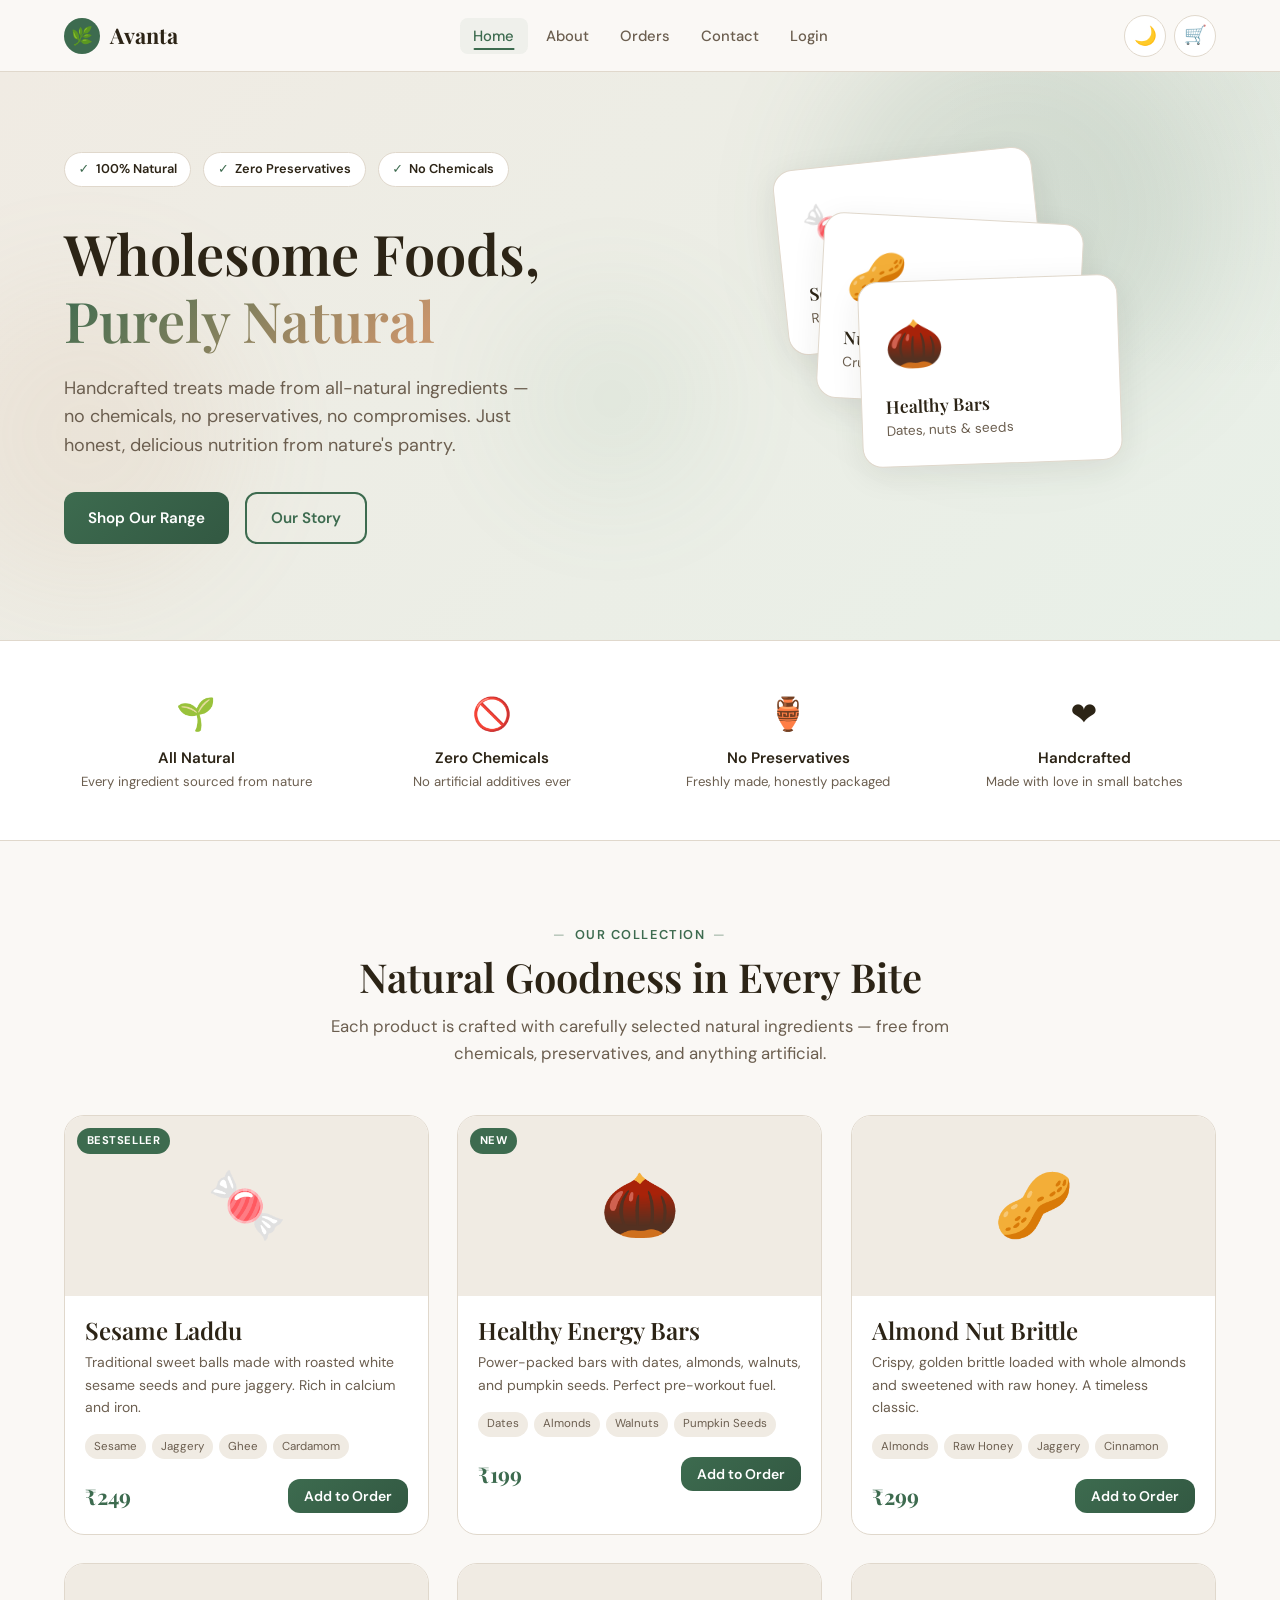
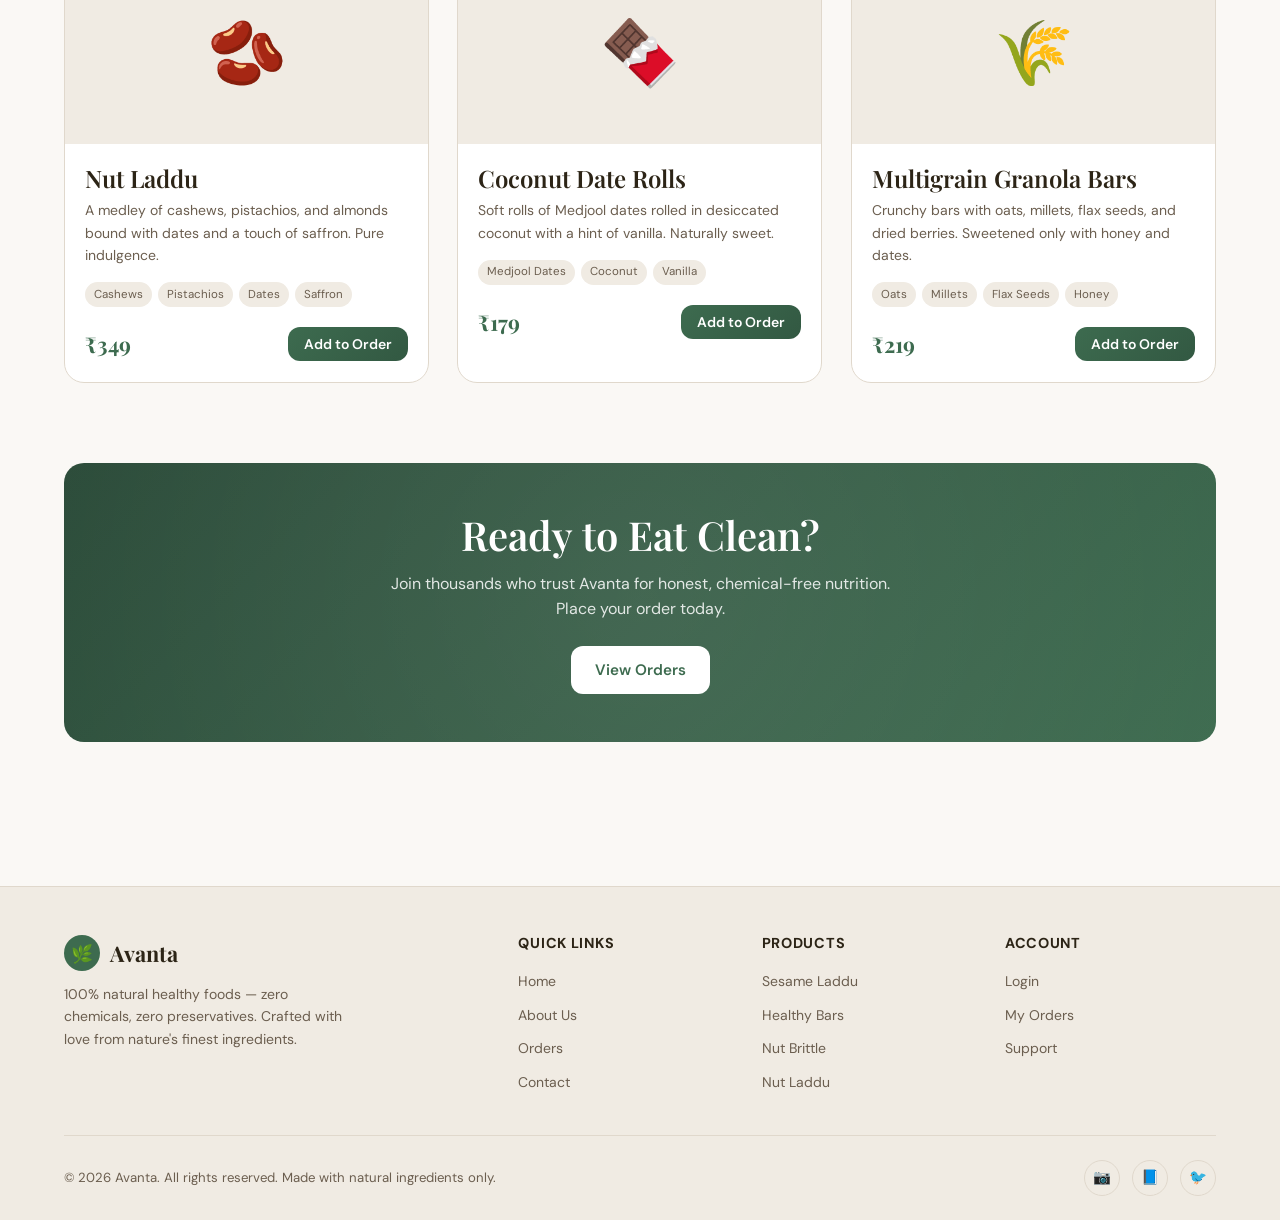
==== commit 117bca39: "Rename Avood to Avanta everywhere" ====
--- a/index.html
+++ b/index.html
@@ -3,8 +3,8 @@
 <head>
   <meta charset="UTF-8">
   <meta name="viewport" content="width=device-width, initial-scale=1.0">
-  <meta name="description" content="Avood – 100% natural healthy foods with zero chemicals, preservatives, or artificial ingredients. Sesame laddu, nut brittle, healthy bars & more.">
-  <title>Avood – Natural Healthy Foods</title>
+  <meta name="description" content="Avanta – 100% natural healthy foods with zero chemicals, preservatives, or artificial ingredients. Sesame laddu, nut brittle, healthy bars & more.">
+  <title>Avanta – Natural Healthy Foods</title>
   <link rel="preconnect" href="https://fonts.googleapis.com">
   <link rel="preconnect" href="https://fonts.gstatic.com" crossorigin>
   <link href="https://fonts.googleapis.com/css2?family=DM+Sans:ital,opsz,wght@0,9..40,400;0,9..40,500;0,9..40,600;0,9..40,700;1,9..40,400&family=Playfair+Display:wght@600;700&display=swap" rel="stylesheet">
@@ -19,7 +19,7 @@
     <div class="navbar-inner">
       <a href="index.html" class="navbar-brand">
         <span class="brand-icon">🌿</span>
-        Avood
+        Avanta
       </a>
       <ul class="navbar-nav">
         <li><a href="index.html" class="nav-link">Home</a></li>
@@ -237,7 +237,7 @@
   <section class="section" style="padding-top: 0;">
     <div class="cta-banner">
       <h2>Ready to Eat Clean?</h2>
-      <p>Join thousands who trust Avood for honest, chemical-free nutrition. Place your order today.</p>
+      <p>Join thousands who trust Avanta for honest, chemical-free nutrition. Place your order today.</p>
       <a href="orders.html" class="btn">View Orders</a>
     </div>
   </section>
@@ -249,7 +249,7 @@
         <div class="footer-brand">
           <a href="index.html" class="navbar-brand">
             <span class="brand-icon">🌿</span>
-            Avood
+            Avanta
           </a>
           <p>100% natural healthy foods — zero chemicals, zero preservatives. Crafted with love from nature's finest ingredients.</p>
         </div>
@@ -281,7 +281,7 @@
         </div>
       </div>
       <div class="footer-bottom">
-        <p>&copy; 2026 Avood. All rights reserved. Made with natural ingredients only.</p>
+        <p>&copy; 2026 Avanta. All rights reserved. Made with natural ingredients only.</p>
         <div class="footer-social">
           <a href="#" aria-label="Instagram">📷</a>
           <a href="#" aria-label="Facebook">📘</a>
